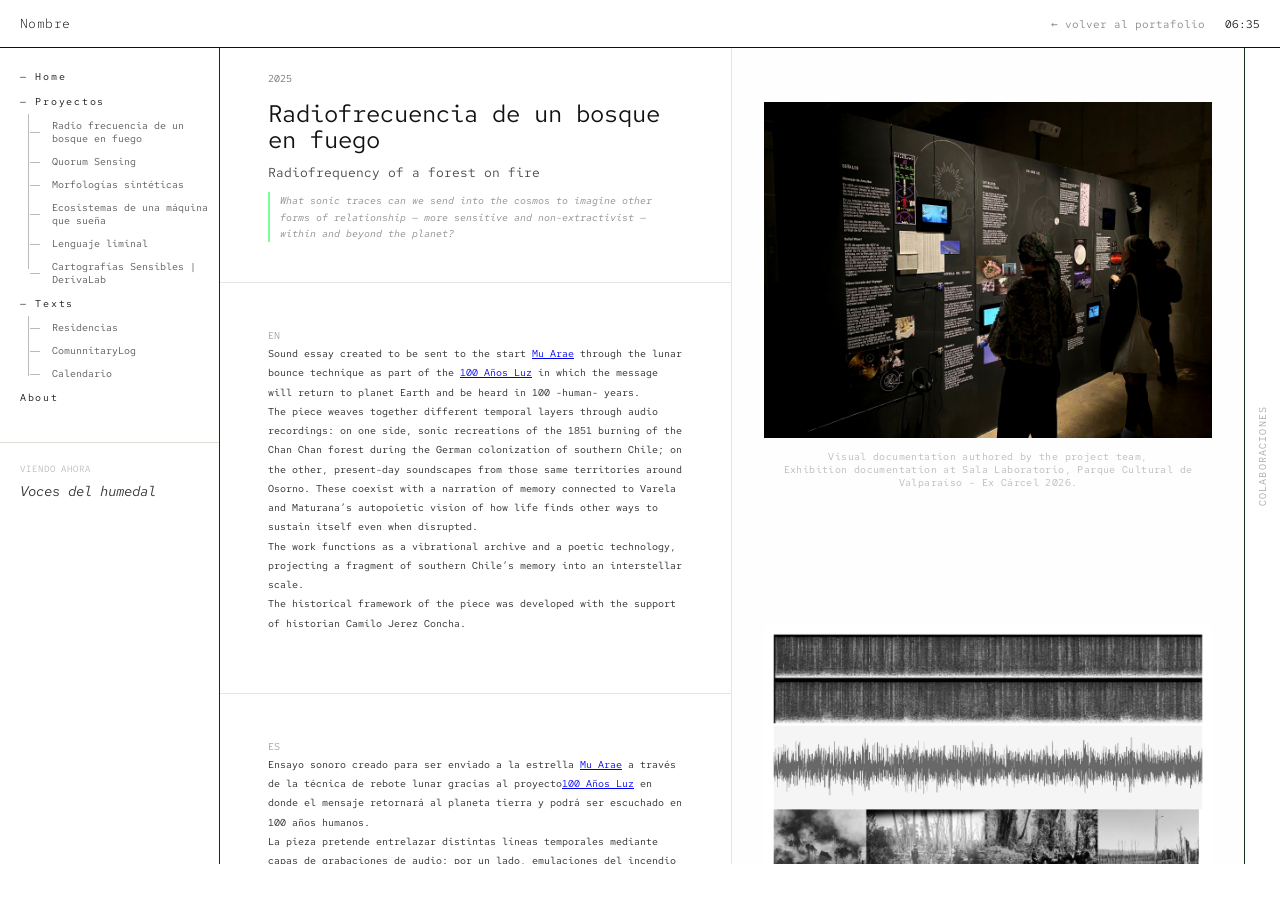
==== Proyectos/radio_frecuencia.html @ 2548bfd6 "v0.1" ====
<!DOCTYPE html>
<html lang="es">
<!--
  ══════════════════════════════════════════════════════
  PÁGINA DE PROYECTO — Voces del humedal
  ──────────────────────────────────────────────────────
  Este archivo tiene DOS usos:
  1. El portafolio (index.html) hace fetch de él y extrae
     solo el .project-split para mostrarlo dentro del
     layout principal, sin recargar la página.
  2. Si alguien abre este .html directamente, funciona
     como página standalone con su propio nav estático.

  ✏️  EDITA: el contenido dentro de .project-split.
  ✏️  NO editar: el nav y el footer (se usan solo en
     modo standalone; en el portafolio se ignoran).
══════════════════════════════════════════════════════
-->
<head>
  <meta charset="UTF-8">
  <meta name="viewport" content="width=device-width, initial-scale=1.0">
  <title>Radiofrecuencia de un bosque en fuego</title>
  <link rel="preconnect" href="https://fonts.googleapis.com">
  <link href="https://fonts.googleapis.com/css2?family=Red+Hat+Mono:ital,wght@0,300;0,400;0,500;1,300;1,400&display=swap" rel="stylesheet">
  <link rel="stylesheet" href="../style.css">
  <link rel="stylesheet" href="proyectos.css">
  <style>
    /* Solo activo en modo standalone (carga directa) */
    body:not(.embedded) {
      opacity: 0;
      animation: bodyFadeIn 0.45s ease 0.05s forwards;
    }
    @keyframes bodyFadeIn {
      from { opacity: 0; transform: translateY(6px); }
      to   { opacity: 1; transform: translateY(0); }
    }
    /* Oculta el nav standalone cuando se embebe en el portafolio */
    body.embedded #top-bar,
    body.embedded #left-nav,
    body.embedded #right-nav,
    body.embedded #bottom-bar,
    body.embedded #overlay { display: none !important; }
    body.embedded #main { top: 0; left: 0; right: 0; bottom: 0; }
  </style>
</head>

<body class="project-page">

  <!-- NAV STANDALONE — solo visible si abres el .html directamente -->
  <header id="top-bar">
    <div id="logo" onclick="window.location.href='../index.html'">Nombre</div>
    <div id="top-right">
      <button id="menu-toggle" onclick="toggleMobileNav()">Menú</button>
      <a class="back-link" href="../index.html">← volver al portafolio</a>
      <span id="clock">00:00</span>
    </div>
  </header>

  <nav id="left-nav">
    <ul>
      <li class="nav-section"><a href="../index.html">— Home</a></li>
      <li class="nav-section active" id="nav-proyectos-group">
        <span onclick="toggleGroup('nav-proyectos-group')">— Proyectos</span>
        <ul class="nav-children open" id="children-nav-proyectos-group"></ul>
      </li>
      <li class="nav-section" id="nav-community-group">
        <span onclick="toggleGroup('nav-community-group')">— Texts</span>
        <ul class="nav-children open" id="children-nav-community-group">
          <li class="nav-branch"><a href="../index.html?page=residencias">Residencias</a></li>
          <li class="nav-branch"><a href="../index.html?page=ComunnitaryLog">ComunnitaryLog</a></li>
          <li class="nav-branch last"><a href="../index.html?page=calendario">Calendario</a></li>
        </ul>
      </li>
      <li class="nav-section"><a href="../index.html?page=about">About</a></li>
    </ul>
    <div class="nav-project-label">
      <p>Viendo ahora</p>
      <p>Voces del humedal</p>
    </div>
  </nav>

  <aside id="right-nav"><span>Colaboraciones</span></aside>
  <div id="overlay" onclick="closeMobileNav()"></div>

  <main id="main">

    <!-- ══════════════════════════════════════════════════
         .project-split — ESTE ES EL CONTENIDO QUE SE
         EXTRAE Y EMBEBE EN EL PORTAFOLIO.
         ✏️  Edita todo lo que está dentro de aquí.
    ═══════════════════════════════════════════════════ -->
    <div class="project-split">

      <!-- COLUMNA IZQUIERDA — texto -->
      <div class="project-col-text">

        <div class="project-header">
          <div class="project-meta">
            <span class="project-year">2025</span>
          </div>
          <!-- ✏️ Título del proyecto -->
          <h1>Radiofrecuencia de un bosque en fuego</h1>
          <p class="project-lead">
            Radiofrequency of a forest on fire
          </p>
           <blockquote>
            What sonic traces can we send into the cosmos to imagine other forms of relationship 
            — more sensitive and non-extractivist — within and beyond the planet?
          </blockquote>
        </div>

<div class="project-text">
          <ul>
            <li>En</li>
          </ul>
          <p>
            Sound essay created to be sent to the start <a href="https://es.wikipedia.org/wiki/Cervantes_(estrella)" target="_blank">Mu Arae</a> through the lunar bounce technique as part of the <a href="https://100al.space/" target="_blank">100 Años Luz</a> in which the message will return to planet Earth and be heard in 100 -human- years. 
            <br>
            The piece weaves together different temporal layers through audio recordings: on one side, sonic recreations of the 1851 burning of the Chan Chan forest during the German colonization of southern Chile; on the other, present-day soundscapes from those same territories around Osorno. These coexist with a narration of memory connected to Varela and Maturana’s autopoietic vision of how life finds other ways to sustain itself even when disrupted.
            <br>
            The work functions as a vibrational archive and a poetic technology, projecting a fragment of southern Chile’s memory into an interstellar scale.
            <br>
            The historical framework of the piece was developed with the support of historian Camilo Jerez Concha.
          </p>
        </div>

        <div class="project-text">
          <ul>
            <li>Es</li>
          </ul>
          <p>
            Ensayo sonoro creado para ser enviado a la estrella <a href="https://es.wikipedia.org/wiki/Cervantes_(estrella)" target="_blank">Mu Arae</a> a través de la técnica de rebote lunar gracias al proyecto<a href="https://100al.space/" target="_blank">100 Años Luz</a> en donde el mensaje retornará al planeta tierra y podrá ser escuchado en 100 años humanos. 
            <br>
            La pieza pretende entrelazar distintas líneas temporales mediante capas de grabaciones de audio: por un lado, emulaciones del incendio provocado al bosque Chan Chan en 1851 para la colonización alemana en el sur de chile; por otro, paisajes sonoros actuales de esos mismos territorios en la zona de Osorno. Ambas conviven con una narración de memoria hacia los hechos conectado con una visión autopoiética de Varela y matura sobre cómo la vida encuentra otras formas de sostenerse incluso al ser perturbada.
            <br>
            La obra funciona como un archivo vibrátil y una tecnología poética que proyecta un fragmento de la memoria del sur de Chile hacia una escala interestelar.
           <br>
           El marco histórico de la pieza fue desarrollado con ayuda del historiador Camilo Jerez Concha.
          </p>
        </div>
  <div class="project-ficha">
          <dl>
            <dt>Year</dt>         <dd>2025</dd>
            <dt>Category</dt>   <dd>Sound Essay</dd>
            <dt>Location</dt>       <dd>Chile</dd>
            <dt>Collaborators</dt><dd>100 Años Luz team, Tsonami Arte Sonoro, Fernando Godoy Monsalve </dd>
            <dt>Exhibition</dt>  <dd>Parque Cultural de Valparaíso - Ex Cárcel | 2026</dd>
          </dl>
        </div>

        <!-- ✏️ Cambia los href a los proyectos anterior y siguiente -->
        <nav class="project-nav">
          <a href="Casa_sin_techo.html" class="project-nav-prev">
            <span class="nav-hint">← anterior</span>
            <span>Casa sin techo</span>
          </a>
          <a href="Orillas_del_rio_Rahue.html" class="project-nav-next">
            <span class="nav-hint">siguiente →</span>
            <span>Orillas del río Rahue</span>
          </a>
        </nav>

      </div><!-- /project-col-text -->

      <!-- COLUMNA DERECHA — imágenes -->
      <div class="project-col-images">


         <div class="project-img-block">
          <img src="../Imagen/Radiofrecuencia/Radiofrecuencia_CSC_04.jpg" alt="Quorum">
          <p class="img-caption">Visual documentation authored by the project team, 
          <br> Exhibition documentation at Sala Laboratorio, Parque Cultural de Valparaíso – Ex Cárcel 2026.</p>
          </div>

          <div class="project-img-block">
          <img src="../Imagen/Radiofrecuencia/Radiofrecuencia_CSC_08.png" alt="Quorum">
          <p class="img-caption">Visual documentation authored by the project team, 
          <br> Exhibition documentation at Sala Laboratorio, Parque Cultural de Valparaíso – Ex Cárcel 2026.</p>
          </div>

          <div class="project-img-block">
          <img src="../Imagen/Radiofrecuencia/Radiofrecuencia_CSC_09.png" alt="Quorum">
          <p class="img-caption">Visual documentation authored by the project team, 
          <br> Exhibition documentation at Sala Laboratorio, Parque Cultural de Valparaíso – Ex Cárcel 2026.</p>
          </div>

          <div class="project-img-block">
          <img src="../Imagen/Radiofrecuencia/Radiofrecuencia_CSC_011.png" alt="Quorum">
          <p class="img-caption">Visual documentation authored by the project team, Exhibition documentation at Sala Laboratorio, Parque Cultural de Valparaíso – Ex Cárcel 2026.</p>
          </div>

          <div class="project-img-block">
          <img src="../Imagen/Radiofrecuencia/Radiofrecuencia_CSC_02.png" alt="Quorum">
          <p class="img-caption">Visual documentation authored by the project team, Exhibition documentation at Sala Laboratorio, Parque Cultural de Valparaíso – Ex Cárcel 2026.</p>
          </div>

          <div class="project-img-block">
          <img src="../Imagen/Radiofrecuencia/Radiofrecuencia_CSC_05.jpg" alt="Quorum">
          <p class="img-caption">Visual documentation authored by the project team, Exhibition documentation at Sala Laboratorio, Parque Cultural de Valparaíso – Ex Cárcel 2026.</p>
          </div>

          

          

      


      </div><!-- /project-col-images -->

    </div><!-- /project-split -->

  </main>

  <script src="../main.js"></script>
  <script>
    document.addEventListener('DOMContentLoaded', () => {
      const links = document.querySelectorAll('#children-nav-proyectos-group a');
      links.forEach(a => {
        if (a.href.includes('Voces_del_humedal')) {
          a.style.color = '#3535c8';
          a.style.fontWeight = '500';
        }
      });
    });
  </script>

</body>
</html>
---- style.css ----
/* ── VARIABLES ── */
:root {
  --black: #111;
  --white: #ffffff;
  --nav-w: 220px;
  --top-h: 48px;
  --bot-h: 36px;
  --font-serif: 'Red Hat Mono', monospace;
  --font-mono: 'Red Hat Mono', monospace;
  --line: rgba(0,0,0,0.1);
}

*, *::before, *::after { box-sizing: border-box; margin: 0; padding: 0; }

html, body {
  height: 100%;
  background: var(--white);
  color: var(--black);
  font-family: var(--font-serif);
  overflow: hidden;
}


/* ════════════════════════════════
   LAYOUT FIJO
════════════════════════════════ */

/* TOP BAR */
#top-bar {
  position: fixed;
  top: 0; left: 0; right: 0;
  height: var(--top-h);
  background: var(--white);
  border-bottom: 1px solid var(--black);
  display: flex;
  align-items: center;
  justify-content: space-between;
  padding: 0 20px;
  z-index: 100;
}

#logo {
  font-family: var(--font-serif);
  font-style: normal;
  font-size: 0.8rem;
  font-weight: 300;
  letter-spacing: 0.03em;
  cursor: pointer;
}

#top-right {
  display: flex;
  align-items: center;
  gap: 20px;
  font-family: var(--font-mono);
  font-size: 0.7rem;
  letter-spacing: 0.0em;
}

#menu-toggle {
  display: none;
  font-family: var(--font-mono);
  font-size: 0.8rem;
  background: none;
  border: none;
  cursor: pointer;
  text-transform: uppercase;
  
  color: var(--black);
}

/* LEFT NAV */
#left-nav {
  position: fixed;
  top: var(--top-h);
  left: 0;
  bottom: var(--bot-h);
  width: var(--nav-w);
  border-right: 1px solid #152d1b;
  background: var(--white);
  overflow-y: auto;
  z-index: 90;
  padding: 16px 0;
}

#left-nav ul { list-style: none; }

/* Secciones principales */
.nav-section > a,
.nav-section > span {
  display: block;
  padding: 6px 20px;
  font-family: var(--font-mono);
  font-size: 0.6rem;
  letter-spacing: 0.18em;
  text-decoration: none;
  color: var(--black);
  cursor: pointer;
  transition: color 0.15s;
}
.nav-section > a:hover,
.nav-section > span:hover { color: #62ff62; }
.nav-section.active > a  { color: #3535c8; }

/* Hijos colapsables */
.nav-children { display: none; padding: 0; }
.nav-children.open { display: block; }

/* Ramas tipo árbol */
/* ─────────────────────────────
   Ramas tipo árbol
───────────────────────────── */

.nav-branch {
  position: relative;
  padding-left: 44px;
}

/* Línea vertical */
.nav-branch::before {
  content: '';
  position: absolute;
  left: 28px;
  top: 0;
  bottom: 0;
  width: 1px;
  background: #bbb;
}

/* Último item corta la línea */
.nav-branch.last::before {
  height: 14px;
  bottom: auto;
}

/* Link */
.nav-branch a {
  position: relative;
  display: block;
  padding: 5px 8px;
  font-family: var(--font-mono);
  font-size: 0.60rem;
  color: #555;
  text-decoration: none;
  transition: color 0.15s;
}

/* Línea horizontal */
.nav-branch a::before {
  content: '';
  position: absolute;
  left: -14px;
  top: 50%;
  width: 10px;
  height: 1px;
  background: #bbb;
}

.nav-branch a:hover {
  color: #3535c8;
}

/* RIGHT NAV */
#right-nav {
  position: fixed;
  top: var(--top-h);
  right: 0;
  bottom: var(--bot-h);
  width: 36px;
  border-left: 1px solid #152d1b;
  background: var(--white);
  z-index: 90;
  display: flex;
  align-items: center;
  justify-content: center;
}

#right-nav span {
  writing-mode: vertical-rl;
  font-family: var(--font-mono);
  font-size: 0.6rem;
  letter-spacing: 0.12em;
  text-transform: uppercase;
  color: #aaa;
  transform: rotate(180deg);
}

/* BOTTOM BAR */
#bottom-bar {
  position: fixed;
  bottom: 0; left: 0; right: 0;
  height: var(--bot-h);
  background: var(--white);
  border-top: 1px solid #152d1b;
  display: flex;
  align-items: center;
  padding: 0 16px;
  gap: 10px;
  z-index: 100;
  font-family: var(--font-mono);
  font-size: 0.50rem;
  overflow: hidden;
}

/* MAIN */
#main {
  position: fixed;
  top: var(--top-h);
  left: var(--nav-w);
  right: 36px;
  bottom: var(--bot-h);
  height: calc(100vh - var(--top-h) - var(--bot-h));
  overflow-y: auto;
  overflow-x: hidden;
  background: var(--white);
}

/* OVERLAY MÓVIL */
#overlay {
  display: none;
  position: fixed;
  inset: 0;
  background: rgba(0,0,0,0.25);
  z-index: 150;
}
#overlay.active { display: block; }


/* ════════════════════════════════
   TRANSICIONES DE PÁGINA
   ────────────────────────────────
   page-enter: la página nueva aparece suavemente
   page-exit:  la página vieja sale hacia arriba
════════════════════════════════ */
@keyframes pageEnter {
  from { opacity: 0; transform: translateY(10px); }
  to   { opacity: 1; transform: translateY(0); }
}

@keyframes pageExit {
  from { opacity: 1; transform: translateY(0); }
  to   { opacity: 0; transform: translateY(-8px); }
}

.page-enter {
  animation: pageEnter 0.35s ease forwards;
}

.page-exit {
  animation: pageExit 0.18s ease forwards;
  pointer-events: none;
}


/* ════════════════════════════════
   PÁGINAS
════════════════════════════════ */
.page { display: none; width: 100%; min-height: 100%; }
.page.active { display: block; }

/* Páginas con layout de dos columnas (home, about) */
.split-page { display: none; }
.split-page.active {
  display: flex;
  min-height: 100%;
}

/* Home ocupa exactamente el área de #main para que los hijos
   con position:absolute se anclen correctamente */
#page-home {
  position: relative;
  height: 100%;
  min-height: unset;
  overflow: hidden;
}

.split-text {
  flex: 1 1 50%;
  padding: 48px 40px;
  border-right: 1px solid var(--black);
  overflow-y: auto;
}

.split-text h2 {
  font-family: var(--font-serif);
  font-size: 2rem;
  font-weight: 500;
  line-height: 1.1;
  margin-bottom: 16px;
}

.split-text p {
  font-size: 0.72rem;
  line-height: 1.75;
  max-width: 480px;
  margin-bottom: 16px;
  color: #222;
}

.split-text blockquote {
  font-style: italic;
  color: #3535c8;
  font-size: 0.7rem;
  line-height: 1.7;
  border-left: 2px solid #f5c842;
  padding-left: 16px;
  margin-top: 28px;
  max-width: 480px;
}

.tag-row {
  display: flex;
  flex-wrap: wrap;
  gap: 8px;
  margin-top: 36px;
}

.split-image {
  flex: 1 1 50%;
  position: relative;
  overflow: hidden;
  min-height: 400px;
}

.image-placeholder {
  width: 100%;
  height: 100%;
  display: flex;
  flex-direction: column;
  align-items: center;
  justify-content: center;
  background: #fffdf9;
  font-family: var(--font-mono);
  font-size: 0.75rem;
  color: #999;
  text-transform: uppercase;
  letter-spacing: 0.1em;
  gap: 12px;
}

/* Para poner imagen real: agrega <img> dentro de .split-image
   y elimina el .image-placeholder */
.split-image img {
  width: 100%;
  height: 100%;
  object-fit: cover;
  display: block;
}

/* Páginas de contenido simple */
.content-block {
  padding: 48px;
  max-width: 720px;
}

.content-block h2 {
  font-family: var(--font-serif);
  font-style: normal;
  font-size: 2rem;
  font-weight: 500;
  margin-bottom: 16px;
}

.content-block p {
  font-size: 1rem;
  line-height: 0.72;
  color: #222;
  margin-bottom: 14px;
}

.content-block li {
  font-family: var(--font-mono);
  font-size: 0.72rem;
  letter-spacing: 0.04em;
  padding: 4px 0;
  color: #444;
  list-style: none;
}

/* Cabecera de páginas con grid */
.page-header {
  flex: 1 1 50%;
  padding: 48px 40px;
  border-right: 1px solid var(--black);
  overflow-y: auto;
}

.page-header h2 {
  font-family: var(--font-serif);
  font-size: 2rem;
  font-weight: 500;
  line-height: 1.1;
  margin-bottom: 16px;
  }

/* Grid de tarjetas */
.grid {
  display: grid;
  grid-template-columns: repeat(auto-fill, minmax(260px, 1fr));
}


/* ════════════════════════════════
   TARJETAS (CARDS)
════════════════════════════════ */
.card {
  border-right: 1px solid var(--black);
  border-bottom: 1px solid var(--black);
  transition: background 0.2s;
  position: relative;
  display: flex;
  flex-direction: column;
}

.card:hover { background: #f4f4f4; }

/* ── Placeholder sin imagen ── */
.card-thumb {
  width: 100%;
  height: 200px;
  background: #e8e4dd;
  display: flex;
  flex-direction: column;
  align-items: center;
  justify-content: center;
  font-family: var(--font-mono);
  font-size: 0.65rem;
  color: #bbb;
  text-transform: uppercase;
  letter-spacing: 0.08em;
  gap: 10px;
  flex-shrink: 0;
}

/* ── Slider de imágenes ── */
.card-slider {
  position: relative;
  width: 100%;
  height: 200px;
  overflow: hidden;
  flex-shrink: 0;
  background: #e8e4dd;
}

.slider-track {
  display: flex;
  height: 100%;
  transition: transform 0.4s cubic-bezier(0.4, 0, 0.2, 1);
  will-change: transform;
}

.slide {
  min-width: 100%;
  height: 100%;
  flex-shrink: 0;
}

.slide img {
  width: 100%;
  height: 100%;
  object-fit: cover;
  display: block;
}

/* Botones prev/next del slider */
.slider-prev,
.slider-next {
  position: absolute;
  top: 50%;
  transform: translateY(-50%);
  background: rgba(247, 244, 239, 0.85);
  border: 1px solid rgba(17, 17, 17, 0.15);
  width: 30px;
  height: 30px;
  display: flex;
  align-items: center;
  justify-content: center;
  font-size: 1.1rem;
  cursor: pointer;
  z-index: 5;
  opacity: 0;
  transition: opacity 0.2s;
  color: var(--black);
  line-height: 1;
  padding: 0;
}

.card-slider:hover .slider-prev,
.card-slider:hover .slider-next { opacity: 1; }

.slider-prev { left: 6px; }
.slider-next { right: 6px; }

/* Dots */
.slider-dots {
  position: absolute;
  bottom: 8px;
  left: 50%;
  transform: translateX(-50%);
  display: flex;
  gap: 5px;
  z-index: 5;
}

.dot {
  width: 5px;
  height: 5px;
  border-radius: 50%;
  background: rgba(255,255,255,0.5);
  cursor: pointer;
  transition: background 0.2s, transform 0.2s;
}

.dot.active {
  background: #fff;
  transform: scale(1.3);
}

/* ── Cuerpo de la card ── */
.card-body {
  padding: 0px 10px 10px 10px;
  flex: 1;
  display: flex;
  flex-direction: column;
  gap: 4px;
}

.card-body h3 {
  font-family: var(--font-serif);
  font-size: 0.8rem;
  font-weight: 500;
  line-height: 1.35;
}

.card-body p {
  font-size: 0.7rem;
  line-height: 1.6;
  color: #555;
}

.card-link-hint {
  font-family: var(--font-mono);
  font-size: 0.6rem;
  color: #3535c8;
  letter-spacing: 0.04em;
  margin-top: auto;
  opacity: 0;
  transition: opacity 0.2s;
}

.card:hover .card-link-hint { opacity: 1; }

.card-year {
  position: absolute;
  bottom: 12px;
  right: 16px;
  font-family: var(--font-mono);
  font-size: 0.6rem;
  color: #aaa;
}


/* ════════════════════════════════
   CHIPS DE FILTRO (página Proyectos)
════════════════════════════════ */
.filter-chips {
  display: flex;
  flex-wrap: wrap;
  gap: 6px;
  padding-bottom: 2px;
}

.chip {
  display: inline-block;
  padding: 3px 12px;
  border-radius: 2px;
  border: 1px solid #ccc;
  background: transparent;
  font-family: var(--font-mono);
  font-size: 0.62rem;
  letter-spacing: 0.04em;
  color: #555;
  cursor: pointer;
  transition: background 0.15s, color 0.15s, border-color 0.15s;
}

.chip:hover {
  border-color: #1aff6e;
  color: #1aff6e;
}

.chip.active {
  background: #111;
  border-color: #111;
  color: #fff;
}

@media (max-width: 768px) {
  .page-header { flex-direction: column; gap: 12px; }
}

/* ════════════════════════════════
   UTILIDADES
════════════════════════════════ */
.pill {
  display: inline-block;
  padding: 2px 10px;
  border-radius: 20px;
  font-family: var(--font-mono);
  font-size: 0.62rem;
}

.muted  { color: #888; font-size: 0.85rem; }
.mono   { font-family: var(--font-mono); }


/* ════════════════════════════════
   RESPONSIVE — MÓVIL
════════════════════════════════ */
@media (max-width: 768px) {
  #left-nav {
    left: -260px;
    width: 260px;
    transition: left 0.3s ease;
    z-index: 200;
  }
  #left-nav.open { left: 0; }

  #right-nav { display: none; }

  #main { left: 0; right: 0; }

  #menu-toggle { display: block; }

  .split-page.active { flex-direction: column; }
  .split-text {
    padding: 28px 24px;
    border-right: none;
    border-bottom: 1px solid var(--black);
    height: auto;
    overflow-y: visible;
  }
  .split-image { min-height: 260px; flex: 0 0 260px; }
  .split-projects {
    height: auto;
    overflow-y: visible;
    min-height: 300px;
  }

  .content-block { padding: 28px 24px; }
  .page-header { padding: 20px 20px 14px; }
}
/* ── HOME: contenedor principal (ver regla #page-home arriba) ── */

/* ── Vistas del home ── */
.home-view {
  position: absolute;
  inset: 0;
  opacity: 0;
  pointer-events: none;
  transition: opacity 0.45s ease;
}

.home-view.active {
  opacity: 1;
  pointer-events: all;
}

/* ── Vista split dentro de home-view ── */
#view-split {
  display: flex;
  min-height: 100%;
}

#view-split .split-text {
  overflow-y: auto;
  height: 100%;
  scrollbar-width: none;
}
#view-split .split-text::-webkit-scrollbar { display: none; }

.split-projects {
  flex: 1 1 50%;
  overflow-y: auto;
  height: 100%;
  scrollbar-width: none;
}
.split-projects::-webkit-scrollbar { display: none; }

.split-projects .grid {
  grid-template-columns: repeat(auto-fill, minmax(220px, 1fr));
}

/* ── Vista burbujas ── */
#view-bubbles {
  background: #f9f7f2;
}

#bubble-canvas {
  position: absolute;
  inset: 0;
  width: 100%;
  height: 100%;
  display: block;
}

#bubble-connections {
  position: absolute;
  inset: 0;
  width: 100%;
  height: 100%;
  pointer-events: none;
}

.bubble-label {
  position: absolute;
  font-family: var(--font-mono);
  font-size: 0.60rem;
  color: #222;
  text-align: center;
  pointer-events: all;
  cursor: pointer;
  white-space: nowrap;
  text-shadow:
    0 0 8px #f9f7f2,
    0 0 16px #f9f7f2,
    0 0 24px #f9f7f2;
  transform: translate(-50%, -50%);
  transition: color 0.2s;
  line-height: 1.4;
}

.bubble-label:hover { color: #3535c8; }

.bubble-year {
  display: block;
  font-size: 0.46rem;
  color: #aaa;
  margin-top: 2px;
}

/* ── Switch de vista ── */
.view-switch {
  position: absolute;
  top: 12px;
  right: 12px;
  z-index: 30;
  display: none;
  align-items: center;
  background: var(--white);
  border: 1px solid #ccc;
  border-radius: 2px;
  overflow: hidden;
  font-family: var(--font-mono);
}

#page-home.active .view-switch {
  display: flex;
}

.switch-btn {
  padding: 4px 12px;
  font-size: 0.6rem;
  background: none;
  border: none;
  cursor: pointer;
  color: #888;
  letter-spacing: 0.06em;
  transition: background 0.2s, color 0.2s;
}

.switch-btn.active {
  background: #111;
  color: #fff;
}

/* ── TICKER / MARQUEE ── */
#bottom-bar {
  overflow: hidden;
}

.ticker-track {
  display: flex;
  gap: 8px;
  white-space: nowrap;
  animation: ticker 34s linear infinite;
  align-items: center;
  padding: 2px 0;
}

@keyframes ticker {
  from { transform: translateX(100vw); }
  to   { transform: translateX(-100%); }
}


/* ════════════════════════════════
   PÁGINA DE PROYECTO INLINE
   (cargada dinámicamente vía fetch)
════════════════════════════════ */
#page-proyecto {
  overflow: hidden !important;
  display: none;
  flex-direction: column;
}

#page-proyecto.active {
  display: flex;
}

/* El .project-split hereda los estilos de proyectos.css
   que ya se carga en el <head> del index.html */
#page-proyecto .project-split {
  flex: 1;
  height: 100%;
  overflow: hidden;
}

/* ── Fix: scroll independiente en columnas de proyecto inline ── */
#page-proyecto {
  height: calc(100vh - var(--top-h) - var(--bot-h));
}

#page-proyecto .project-split {
  display: flex;
  height: 100%;
  overflow: hidden;
}

#page-proyecto .project-col-text,
#page-proyecto .project-col-images {
  height: 100%;
  overflow-y: auto;
}

/* ── Mobile: deshace el layout de columnas fijas ── */
@media (max-width: 768px) {
  #page-proyecto {
    height: auto !important;
    overflow: visible !important;
    overflow-y: auto !important;
    min-height: calc(100vh - var(--top-h) - var(--bot-h));
  }

  #page-proyecto .project-split {
    display: block !important;
    height: auto !important;
    overflow: visible !important;
  }

  #page-proyecto .project-col-text,
  #page-proyecto .project-col-images {
    height: auto !important;
    overflow-y: visible !important;
    overflow: visible !important;
    width: 100%;
    display: block;
  }

  #page-proyecto .project-col-images {
    min-height: unset;
  }

  #page-proyecto .project-img-block img {
    width: 100%;
    height: auto !important;
    max-height: unset !important;
    object-fit: contain;
    display: block;
  }

  #page-proyecto .project-img-block {
    min-height: unset !important;
    padding: 16px;
  }
}

/* Para que el texto principal quede encima */
.split-text > * {
  position: relative;
  z-index: 2;
}
---- Proyectos/proyectos.css ----
/* ══════════════════════════════════════════════════════
   proyectos.css  —  estilos para páginas de proyecto
   Layout inspirado en: texto izquierda / imágenes derecha (fondo negro)
   con scrolls independientes en cada columna
══════════════════════════════════════════════════════ */


/* ── Reset de <main> para que la página de proyecto
      ocupe toda la altura disponible sin scroll propio ── */
.project-page #main {
  overflow: hidden !important;
  display: flex;
  flex-direction: column;
}


/* ══════════════════════════════════════════════════════
   WRAPPER PRINCIPAL: divide en dos columnas de altura completa
══════════════════════════════════════════════════════ */
.project-split {
  display: flex;
  flex: 1;
  height: 100%;
  overflow: hidden;
}


/* ══════════════════════════════════════════════════════
   COLUMNA IZQUIERDA — texto, fondo blanco, scroll propio
══════════════════════════════════════════════════════ */
.project-col-text {
  flex: 0 0 50%;
  overflow-y: auto;
  height: 100%;
  border-right: 1px solid var(--line);
  scrollbar-width: none;
  background: var(--white);
}
.project-col-text::-webkit-scrollbar { display: none; }


/* ── Breadcrumb ── */
.project-breadcrumb {
  padding: 20px 48px 0;
  font-family: var(--font-mono);
  font-size: 0.62rem;
  color: #aaa;
  letter-spacing: 0.04em;
  text-decoration: none;
  display: inline-block;
  transition: color 0.15s;
}
.project-breadcrumb:hover { color: #3535c8; }


/* ── Cabecera ── */
.project-header {
  padding: 24px 48px 32px;
  border-bottom: 1px solid var(--line);
}

.project-meta {
  display: flex;
  align-items: center;
  gap: 16px;
  margin-bottom: 16px;
}

.project-year {
  font-family: var(--font-mono);
  font-size: 0.6rem;
  color: #6d6d6d;
}

.project-header h1 {
  font-family: var(--font-serif);
  font-size: clamp(1.5rem, 0.8vw, 3rem);
  font-weight: 400;
  line-height: 1.1;
  margin-bottom: 8px;
}

.project-header blockquote {
  font-style: italic;
  color: #898989;
  font-size: 0.65rem;
  line-height: 1.6;
  border-left: 2px solid #7aff97;
  padding-left: 10px;
  margin: 8px 0;
  max-width: 520px;
}

.project-lead {
  font-family: var(--font-serif);
  font-size: 0.8rem;
  font-style: bold;
  line-height: 1.75;
  color: #444;
  max-width: 560px;
}




/* ── Zona de distribución / dónde encontrar ── */
.project-distribution {
  padding: 28px 48px;
  border-bottom: 1px solid var(--black);
}

.project-distribution p {
  font-family: var(--font-serif);
  font-size: 0.9rem;
  line-height: 1.7;
  color: #333;
  margin-bottom: 6px;
}

.project-distribution p strong {
  font-weight: 500;
}

.project-distribution ul {
  list-style: none;
  margin-top: 8px;
}

.project-distribution ul li {
  font-family: var(--font-mono);
  font-size: 0.72rem;
  color: #a9a9a9;
  padding: 2px 0;
}

.project-distribution ul li::before {
  content: '→ ';
  color: #aaa;
}

.project-distribution a {
  color: #3535c8;
  text-decoration: none;
}
.project-distribution a:hover { text-decoration: underline; }


/* ── Cuerpo principal del texto ── */
.project-text {
  padding: 36px 48px;
  border-bottom: 1px solid var(--line);
}

.project-text p {
  font-family: var(--font-serif);
  font-size: 0.65rem;
  line-height: 1.85;
  color: #222;
  max-width: 560px;
  margin-bottom: 24px;
}

.project-text blockquote {
  font-style: italic;
  color: #222;
  font-size: 1rem;
  line-height: 1.7;
  border-left: 2px solid #42f569;
  padding-left: 20px;
  margin: 28px 0;
  max-width: 520px;
}

.project-text ul {
  list-style: none;
  margin-top: 8px;
}

.project-text ul li {
  font-family: var(--font-mono);
  font-size: 0.6rem;
  text-transform: uppercase;
  color: #a2a2a2;
  padding: 2px 0;
}

/* ── Ficha técnica ── */
.project-ficha {
  padding: 36px 48px;
  border-bottom: 1px solid var(--black);
}

.project-ficha dl {
  display: grid;
  grid-template-columns: 110px 1fr;
  gap: 10px 20px;
  align-items: baseline;
}

.project-ficha dt {
  font-family: var(--font-mono);
  font-size: 0.58rem;
  text-transform: uppercase;
  letter-spacing: 0.1em;
  color: #aaa;
  padding-top: 2px;
}

.project-ficha dd {
  font-family: var(--font-serif);
  font-size: 0.6rem;
  color: #222;
  line-height: 1;
}


/* ── Navegación entre proyectos ── */
.project-nav {
  display: grid;
  grid-template-columns: 1fr 1fr;
}

.project-nav a {
  display: flex;
  flex-direction: column;
  gap: 5px;
  padding: 24px 48px;
  text-decoration: none;
  color: var(--black);
  font-family: var(--font-serif);
  font-size: 0.95rem;
  transition: background 0.2s;
  border-top: 1px solid var(--black);
}

.project-nav a:hover { background: #e5e5e5; }

.project-nav-prev { border-right: 1px solid var(--black); }
.project-nav-next { text-align: right; align-items: flex-end; }

.nav-hint {
  font-family: var(--font-mono);
  font-size: 0.60rem;
  color: #aaa;
}


/* ══════════════════════════════════════════════════════
   COLUMNA DERECHA — imágenes apiladas, fondo negro, scroll propio
══════════════════════════════════════════════════════ */
.project-col-images {
  flex: 0 0 50%;
  overflow-y: auto;
  height: 100%;
  background: #fefefe;
  scrollbar-width: none;
  display: flex;
  flex-direction: column;
  gap: 2px;
}
.project-col-images::-webkit-scrollbar { display: none; }


/* ── Cada bloque de imagen ocupa aprox. la altura de la ventana ── */
.project-img-block {
  flex-shrink: 0;
  width: 100%;
  min-height: 55vh;
  display: flex;
  flex-direction: column;
  align-items: center;
  justify-content: center;
  padding: 32px;
  position: relative;
}

.project-img-block img {
  width: 100%;
  max-height: 70vh;
  object-fit: contain;
  display: block;
}

/* ── Placeholder cuando no hay imagen real ── */
.img-placeholder {
  width: 80%;
  height: 320px;
  background: #1a1a1a;
  border: 1px solid #2a2a2a;
  display: flex;
  flex-direction: column;
  align-items: center;
  justify-content: center;
  font-family: var(--font-mono);
  font-size: 0.65rem;
  color: #dfdfdf;
  text-transform: uppercase;
  letter-spacing: 0.1em;
  gap: 12px;
}

/* ── Pie de imagen ── */
.img-caption {
  font-family: var(--font-mono);
  font-size: 0.60rem;
  color: #b8b8b8;
  text-align: center;
  margin-top: 12px;
  letter-spacing: 0.04em;
}


/* ══════════════════════════════════════════════════════
   UTILIDADES (mantener compatibilidad con style.css)
══════════════════════════════════════════════════════ */
.pill {
  display: inline-block;
  padding: 2px 10px;
  border-radius: 20px;
  font-family: var(--font-mono);
  font-size: 0.62rem;
}

.back-link {
  font-family: var(--font-mono);
  font-size: 0.7rem;
  color: #888;
  text-decoration: none;
  transition: color 0.15s;
}
.back-link:hover { color: #3535c8; }

.nav-project-label {
  margin-top: 32px;
  padding: 20px 20px 0;
  border-top: 1px solid #e0dbd3;
}

.nav-project-label p:first-child {
  font-family: var(--font-mono);
  font-size: 0.58rem;
  text-transform: uppercase;
  letter-spacing: 0.1em;
  color: #bbb;
  margin-bottom: 6px;
}

.nav-project-label p:last-child {
  font-family: var(--font-serif);
  font-style: italic;
  font-size: 0.9rem;
  color: #333;
  line-height: 1.4;
}


/* ══════════════════════════════════════════════════════
   RESPONSIVE
══════════════════════════════════════════════════════ */
/* ══════════════════════════════════════════════════════
   SCROLL INDICATOR — aparece en cada columna scrolleable
   y desaparece cuando el usuario ha bajado un poco
══════════════════════════════════════════════════════ */
.scroll-hint {
  position: sticky;
  bottom: 12px;
  left: 0;
  right: 0;
  height: 36px;
  padding: 0 40px 0;
  display: flex;
  align-items: center;
  justify-content: left;
  pointer-events: none;
  z-index: 10;
  transition: opacity 0.4s ease;
}

.scroll-hint::before {
  content: 'scroll ↓';
  font-family: var(--font-mono);
  font-size: 0.5rem;
  letter-spacing: 0.1em;
  text-transform: uppercase;
  color: #686868;
  background: #ffffff;
  border: 1px solid #ccc;
  border-radius: 3px;
  padding: 4px 14px;
  animation: scrollBounce 2.4s ease-in-out infinite;
}



@keyframes scrollBounce {
  0%, 100% { transform: translateY(0); }
  50%       { transform: translateY(2px); }
}

.scroll-hint.hidden {
  opacity: 0;
}

/* ══════════════════════════════════════════════════════
   RESPONSIVE
══════════════════════════════════════════════════════ */
@media (max-width: 768px) {
  .project-split {
    flex-direction: column;
    height: auto;
    overflow: visible;
  }

  .project-col-text,
  .project-col-images {
    flex: none;
    height: auto;
    overflow-y: visible;
    width: 100%;
  }

  /* Imágenes visibles en mobile */
  .project-col-images {
    min-height: unset;
    background: #fefefe;
    padding-bottom: 16px;
  }

  .project-img-block {
    min-height: unset;
    padding: 16px;
  }

  .project-img-block img {
    width: 100%;
    max-height: unset;
    height: auto;
    object-fit: contain;
    display: block;
  }

  .img-placeholder {
    width: 100%;
    height: 200px;
  }

  .project-header,
  .project-text,
  .project-ficha,
  .project-distribution { padding: 24px; }

  .project-breadcrumb { padding: 16px 24px 0; }

  .project-ficha dl { grid-template-columns: 1fr; gap: 4px 0; }
  .project-ficha dt { margin-top: 14px; }
  .project-ficha dt:first-child { margin-top: 0; }

  .project-nav a { padding: 18px 24px; }

  /* scroll hint no necesario en mobile (no hay columnas fijas) */
  .scroll-hint { display: none; }
}
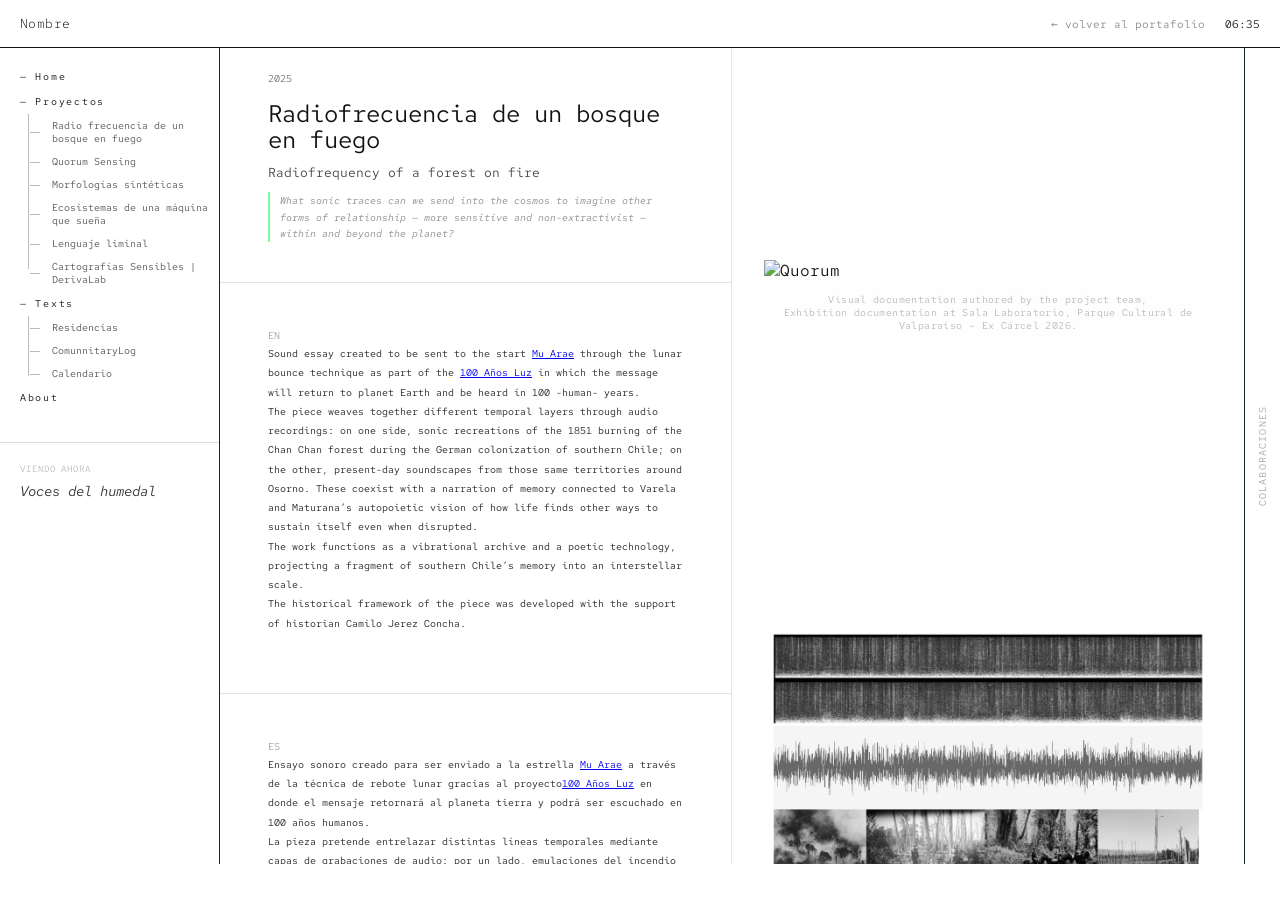
==== commit c14add7a: "Update radio_frecuencia.html" ====
--- a/Proyectos/radio_frecuencia.html
+++ b/Proyectos/radio_frecuencia.html
@@ -167,7 +167,7 @@
 
 
          <div class="project-img-block">
-          <img src="../Imagen/Radiofrecuencia/Radiofrecuencia_CSC_04.jpg" alt="Quorum">
+          <img src="./Imagen/Radiofrecuencia/Radiofrecuencia_CSC_04.jpg" alt="Quorum">
           <p class="img-caption">Visual documentation authored by the project team, 
           <br> Exhibition documentation at Sala Laboratorio, Parque Cultural de Valparaíso – Ex Cárcel 2026.</p>
           </div>
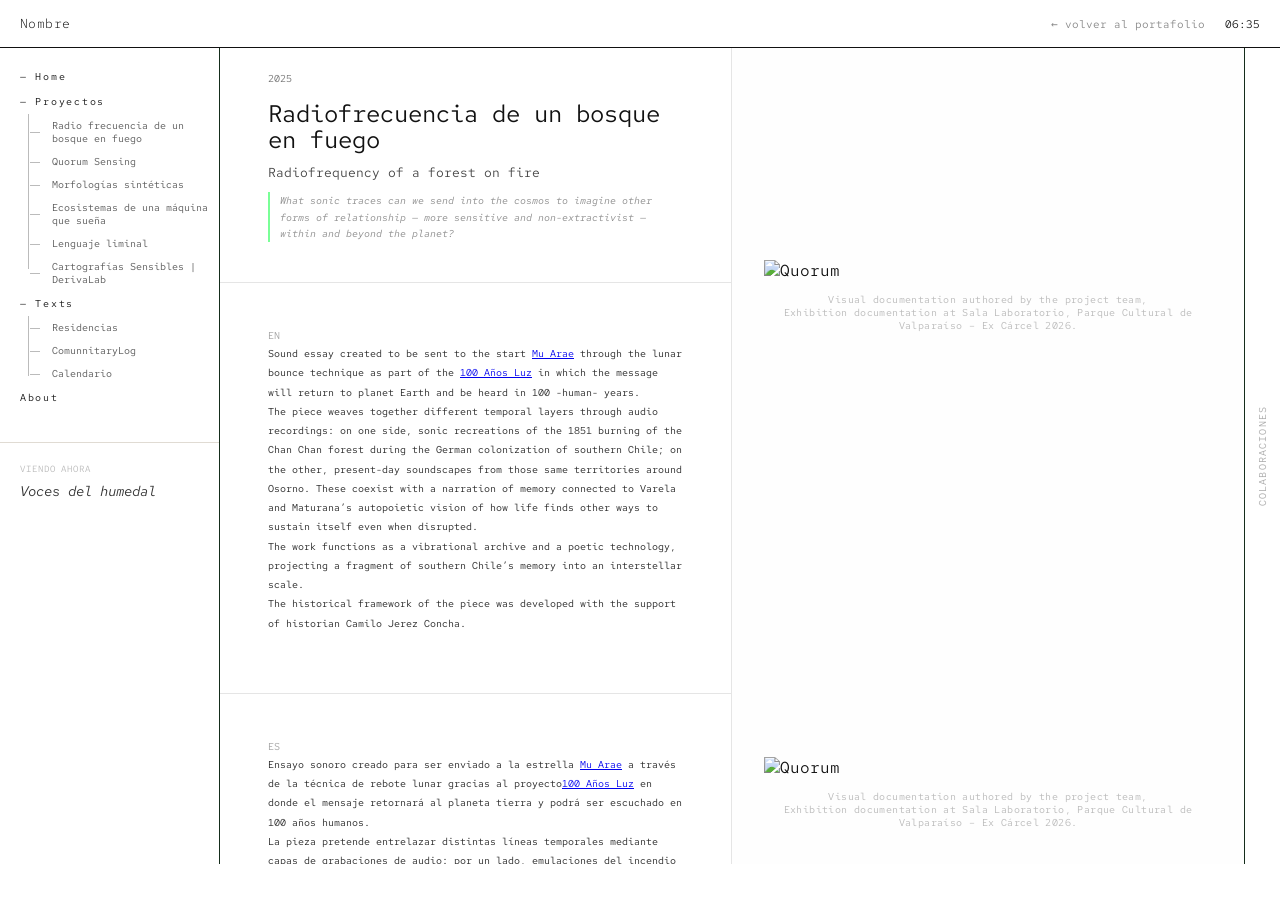
==== commit 93522410: "Update radio_frecuencia.html" ====
--- a/Proyectos/radio_frecuencia.html
+++ b/Proyectos/radio_frecuencia.html
@@ -173,29 +173,29 @@
           </div>
 
           <div class="project-img-block">
-          <img src="../Imagen/Radiofrecuencia/Radiofrecuencia_CSC_08.png" alt="Quorum">
+          <img src="./Imagen/Radiofrecuencia/Radiofrecuencia_CSC_08.png" alt="Quorum">
           <p class="img-caption">Visual documentation authored by the project team, 
           <br> Exhibition documentation at Sala Laboratorio, Parque Cultural de Valparaíso – Ex Cárcel 2026.</p>
           </div>
 
           <div class="project-img-block">
-          <img src="../Imagen/Radiofrecuencia/Radiofrecuencia_CSC_09.png" alt="Quorum">
+          <img src="./Imagen/Radiofrecuencia/Radiofrecuencia_CSC_09.png" alt="Quorum">
           <p class="img-caption">Visual documentation authored by the project team, 
           <br> Exhibition documentation at Sala Laboratorio, Parque Cultural de Valparaíso – Ex Cárcel 2026.</p>
           </div>
 
           <div class="project-img-block">
-          <img src="../Imagen/Radiofrecuencia/Radiofrecuencia_CSC_011.png" alt="Quorum">
+          <img src="./Imagen/Radiofrecuencia/Radiofrecuencia_CSC_011.png" alt="Quorum">
           <p class="img-caption">Visual documentation authored by the project team, Exhibition documentation at Sala Laboratorio, Parque Cultural de Valparaíso – Ex Cárcel 2026.</p>
           </div>
 
           <div class="project-img-block">
-          <img src="../Imagen/Radiofrecuencia/Radiofrecuencia_CSC_02.png" alt="Quorum">
+          <img src="./Imagen/Radiofrecuencia/Radiofrecuencia_CSC_02.png" alt="Quorum">
           <p class="img-caption">Visual documentation authored by the project team, Exhibition documentation at Sala Laboratorio, Parque Cultural de Valparaíso – Ex Cárcel 2026.</p>
           </div>
 
           <div class="project-img-block">
-          <img src="../Imagen/Radiofrecuencia/Radiofrecuencia_CSC_05.jpg" alt="Quorum">
+          <img src="Imagen/Radiofrecuencia/Radiofrecuencia_CSC_05.jpg" alt="Quorum">
           <p class="img-caption">Visual documentation authored by the project team, Exhibition documentation at Sala Laboratorio, Parque Cultural de Valparaíso – Ex Cárcel 2026.</p>
           </div>
 
